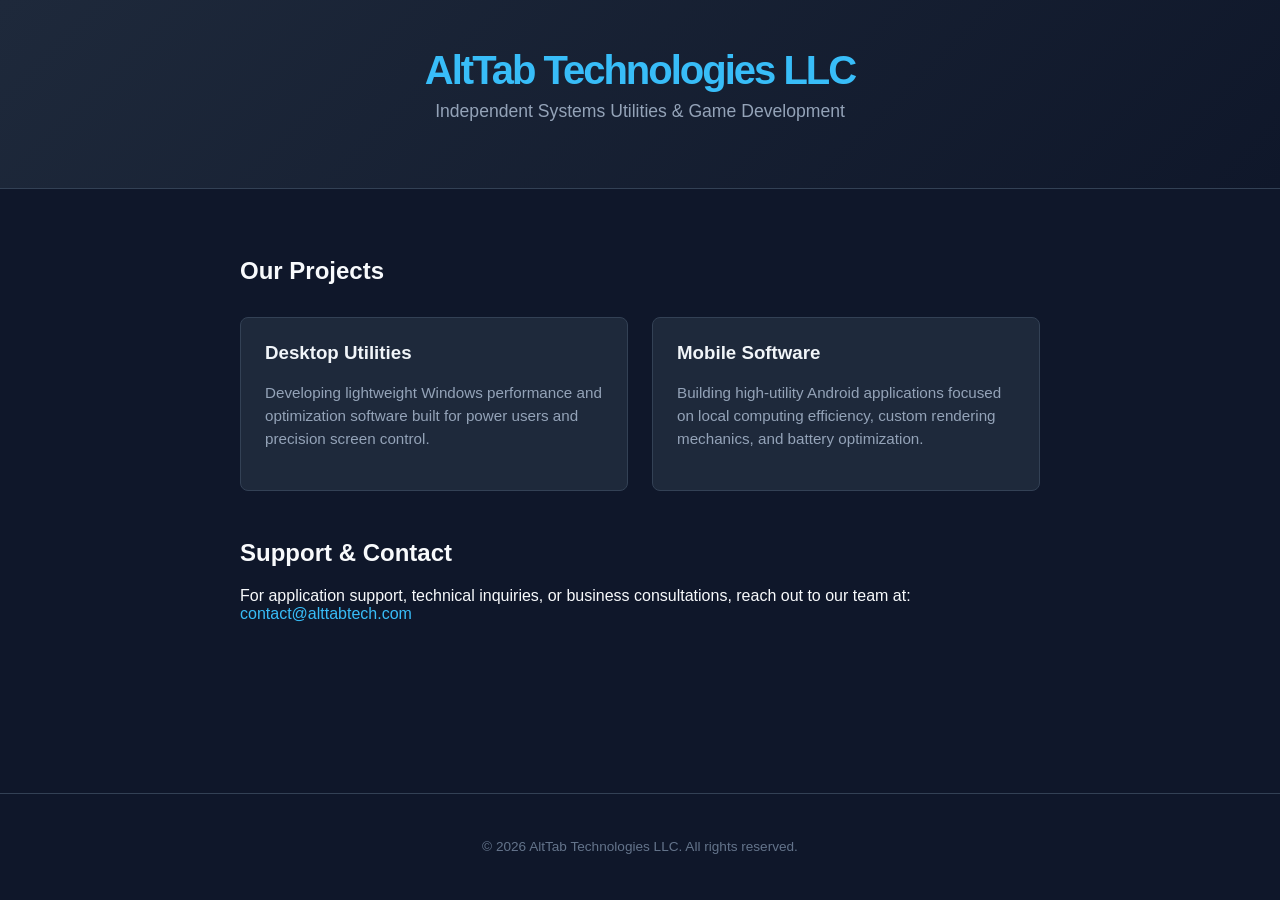
==== index.html @ 4165beb9 "Initial commit: launch AltTab Tech landing page" ====
<!DOCTYPE html>
<html lang="en">
<head>
    <meta charset="UTF-8">
    <meta name="viewport" content="width=device-width, initial-scale=1.0">
    <title>AltTab Technologies LLC</title>
    <style>
        body { font-family: -apple-system, BlinkMacSystemFont, 'Segoe UI', Roboto, Helvetica, Arial, sans-serif; background-color: #0f172a; color: #f8fafc; margin: 0; padding: 0; display: flex; flex-direction: column; min-height: 100vh; }
        header { padding: 3rem 2rem; text-align: center; background: linear-gradient(135deg, #1e293b 0%, #0f172a 100%); border-bottom: 1px solid #334155; }
        h1 { margin: 0; color: #38bdf8; font-size: 2.5rem; letter-spacing: -0.05em; }
        p.subtitle { color: #94a3b8; font-size: 1.1rem; margin-top: 0.5rem; }
        main { flex: 1; max-width: 800px; margin: 0 auto; padding: 3rem 2rem; }
        .grid { display: grid; grid-template-columns: 1fr 1fr; gap: 1.5rem; margin-top: 2rem; }
        @media (max-width: 600px) { .grid { grid-template-columns: 1fr; } }
        .card { background-color: #1e293b; padding: 1.5rem; border-radius: 0.5rem; border: 1px solid #334155; }
        .card h3 { margin-top: 0; color: #f1f5f9; }
        .card p { color: #94a3b8; font-size: 0.95rem; line-height: 1.5; }
        footer { text-align: center; padding: 2rem; color: #64748b; font-size: 0.85rem; border-top: 1px solid #334155; }
        a { color: #38bdf8; text-decoration: none; }
        a:hover { text-decoration: underline; }
    </style>
</head>
<body>

    <header>
        <h1>AltTab Technologies LLC</h1>
        <p class="subtitle">Independent Systems Utilities & Game Development</p>
    </header>

    <main>
        <h2>Our Projects</h2>
        <div class="grid">
            <div class="card">
                <h3>Desktop Utilities</h3>
                <p>Developing lightweight Windows performance and optimization software built for power users and precision screen control.</p>
            </div>
            <div class="card">
                <h3>Mobile Software</h3>
                <p>Building high-utility Android applications focused on local computing efficiency, custom rendering mechanics, and battery optimization.</p>
            </div>
        </div>

        <h2 style="margin-top: 3rem;">Support & Contact</h2>
        <p>For application support, technical inquiries, or business consultations, reach out to our team at: <a href="mailto:contact@alttabtech.com">contact@alttabtech.com</a></p>
    </main>

    <footer>
        <p>&copy; 2026 AltTab Technologies LLC. All rights reserved.</p>
    </footer>

</body>
</html>
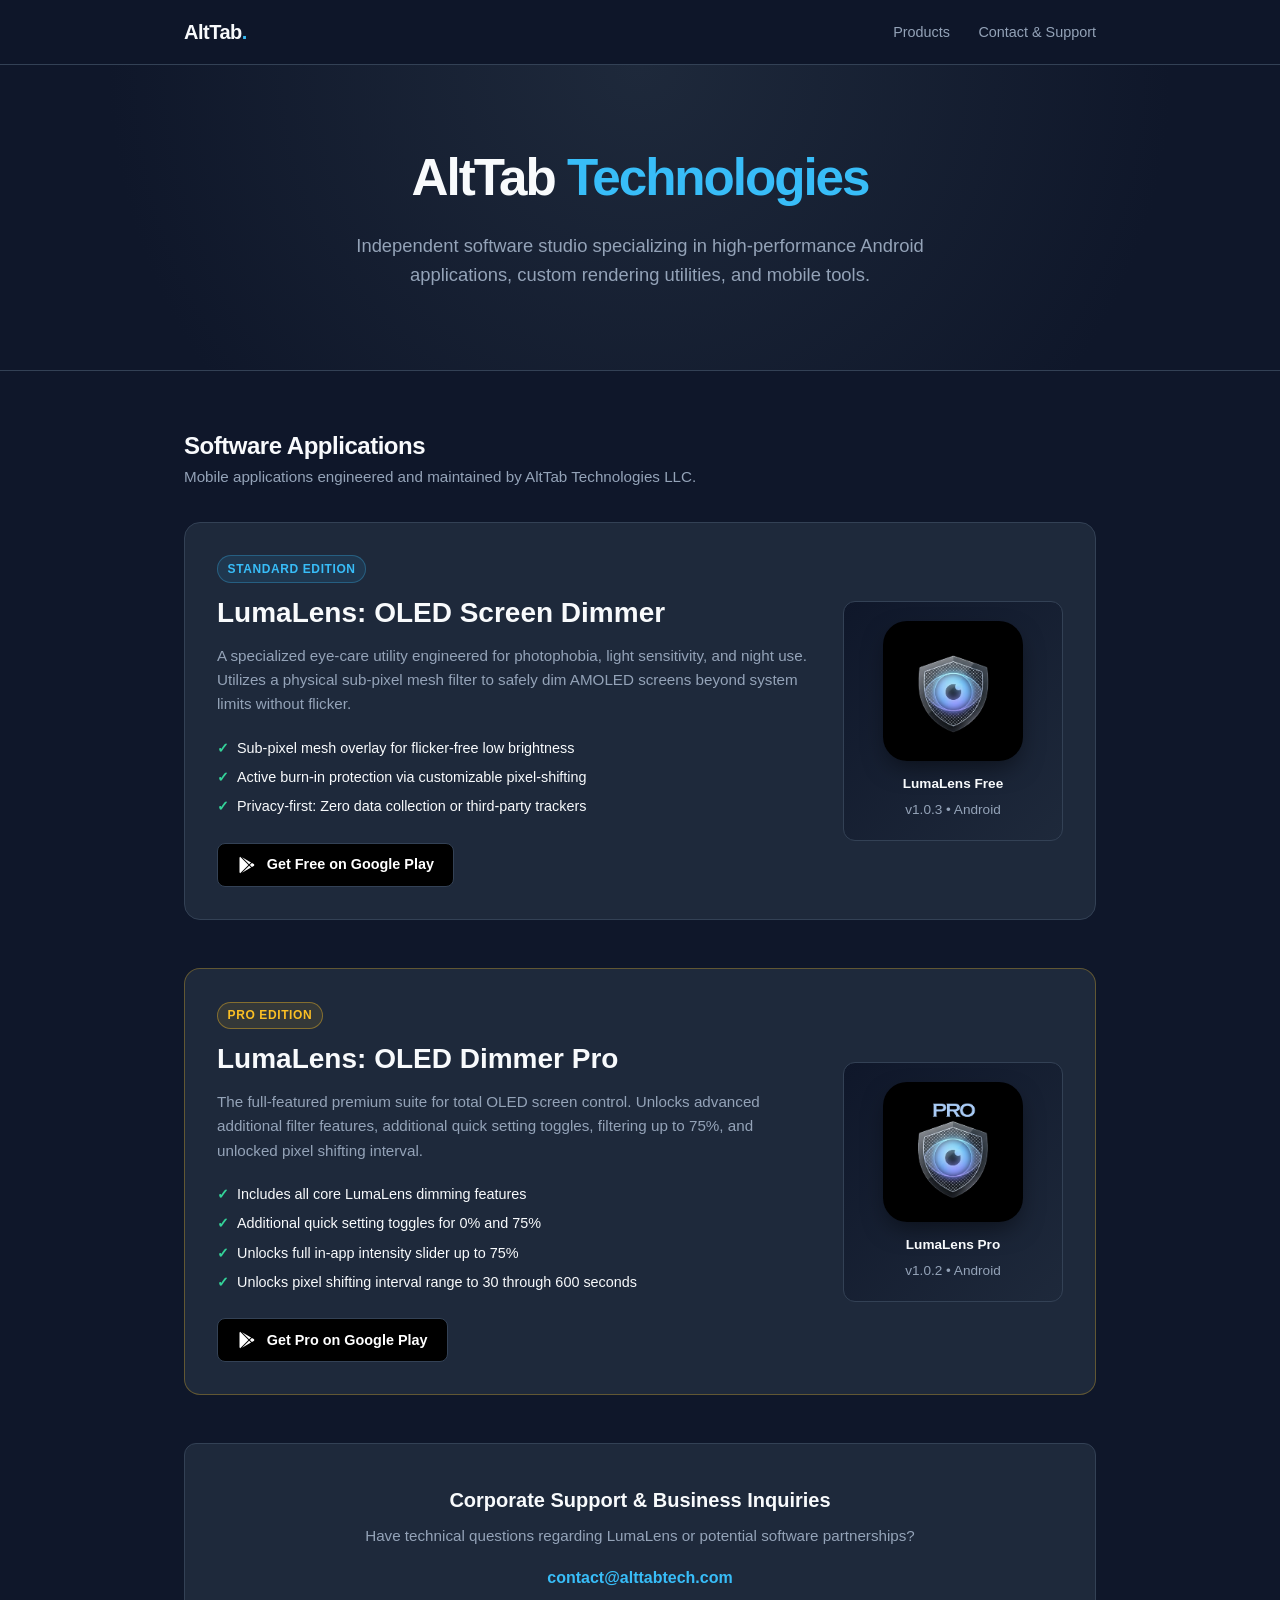
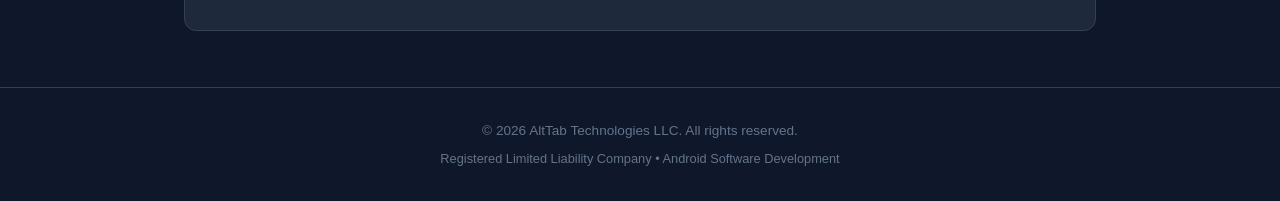
==== commit d29a0a52: "Add app cards and links to products on google play store" ====
--- a/index.html
+++ b/index.html
@@ -1,52 +1,465 @@
 <!DOCTYPE html>
 <html lang="en">
+
 <head>
     <meta charset="UTF-8">
     <meta name="viewport" content="width=device-width, initial-scale=1.0">
-    <title>AltTab Technologies LLC</title>
+    <title>AltTab Technologies LLC | Android Software & Utilities</title>
+    <meta name="description"
+        content="Independent Android software development company focusing on custom camera rendering, low-latency utilities, and mobile hardware efficiency.">
     <style>
-        body { font-family: -apple-system, BlinkMacSystemFont, 'Segoe UI', Roboto, Helvetica, Arial, sans-serif; background-color: #0f172a; color: #f8fafc; margin: 0; padding: 0; display: flex; flex-direction: column; min-height: 100vh; }
-        header { padding: 3rem 2rem; text-align: center; background: linear-gradient(135deg, #1e293b 0%, #0f172a 100%); border-bottom: 1px solid #334155; }
-        h1 { margin: 0; color: #38bdf8; font-size: 2.5rem; letter-spacing: -0.05em; }
-        p.subtitle { color: #94a3b8; font-size: 1.1rem; margin-top: 0.5rem; }
-        main { flex: 1; max-width: 800px; margin: 0 auto; padding: 3rem 2rem; }
-        .grid { display: grid; grid-template-columns: 1fr 1fr; gap: 1.5rem; margin-top: 2rem; }
-        @media (max-width: 600px) { .grid { grid-template-columns: 1fr; } }
-        .card { background-color: #1e293b; padding: 1.5rem; border-radius: 0.5rem; border: 1px solid #334155; }
-        .card h3 { margin-top: 0; color: #f1f5f9; }
-        .card p { color: #94a3b8; font-size: 0.95rem; line-height: 1.5; }
-        footer { text-align: center; padding: 2rem; color: #64748b; font-size: 0.85rem; border-top: 1px solid #334155; }
-        a { color: #38bdf8; text-decoration: none; }
-        a:hover { text-decoration: underline; }
+        :root {
+            --bg-dark: #0f172a;
+            --surface-dark: #1e293b;
+            --surface-accent: rgba(56, 189, 248, 0.1);
+            --border-color: #334155;
+            --accent-blue: #38bdf8;
+            --accent-green: #34d399;
+            --text-main: #f8fafc;
+            --text-muted: #94a3b8;
+            --text-subtle: #64748b;
+        }
+
+        * {
+            box-sizing: border-box;
+            margin: 0;
+            padding: 0;
+        }
+
+        body {
+            font-family: -apple-system, BlinkMacSystemFont, 'Segoe UI', Roboto, Helvetica, Arial, sans-serif;
+            background-color: var(--bg-dark);
+            color: var(--text-main);
+            display: flex;
+            flex-direction: column;
+            min-height: 100vh;
+            line-height: 1.6;
+        }
+
+        /* Sticky Company Navigation */
+        header {
+            background-color: rgba(15, 23, 42, 0.85);
+            backdrop-filter: blur(8px);
+            border-bottom: 1px solid var(--border-color);
+            position: sticky;
+            top: 0;
+            z-index: 100;
+        }
+
+        .nav-container {
+            max-width: 960px;
+            margin: 0 auto;
+            padding: 1rem 1.5rem;
+            display: flex;
+            justify-content: space-between;
+            align-items: center;
+        }
+
+        .brand-logo {
+            font-size: 1.25rem;
+            font-weight: 700;
+            color: var(--text-main);
+            text-decoration: none;
+            letter-spacing: -0.025em;
+        }
+
+        .brand-logo span {
+            color: var(--accent-blue);
+        }
+
+        .nav-links a {
+            color: var(--text-muted);
+            text-decoration: none;
+            font-size: 0.9rem;
+            margin-left: 1.5rem;
+            transition: color 0.2s;
+        }
+
+        .nav-links a:hover {
+            color: var(--accent-blue);
+        }
+
+        /* Company Hero */
+        .hero {
+            padding: 4.5rem 1.5rem 3.5rem;
+            text-align: center;
+            background: radial-gradient(circle at top, #1e293b 0%, #0f172a 75%);
+            border-bottom: 1px solid var(--border-color);
+        }
+
+        .hero-title {
+            font-size: clamp(2.2rem, 5vw, 3.2rem);
+            font-weight: 800;
+            letter-spacing: -0.04em;
+            margin-bottom: 0.75rem;
+        }
+
+        .hero-title span {
+            color: var(--accent-blue);
+        }
+
+        .hero-subtitle {
+            color: var(--text-muted);
+            font-size: 1.15rem;
+            max-width: 620px;
+            margin: 0 auto 1.5rem;
+        }
+
+        main {
+            flex: 1;
+            max-width: 960px;
+            width: 100%;
+            margin: 0 auto;
+            padding: 3.5rem 1.5rem;
+        }
+
+        .section-header {
+            margin-bottom: 2rem;
+        }
+
+        .section-title {
+            font-size: 1.5rem;
+            font-weight: 700;
+            color: var(--text-main);
+            letter-spacing: -0.02em;
+        }
+
+        .section-desc {
+            color: var(--text-muted);
+            font-size: 0.95rem;
+        }
+
+        /* Products Showcase Card */
+        .product-card {
+            background-color: var(--surface-dark);
+            border: 1px solid var(--border-color);
+            border-radius: 1rem;
+            padding: 2rem;
+            margin-bottom: 3rem;
+            display: grid;
+            grid-template-columns: 1fr 220px;
+            gap: 2rem;
+            align-items: center;
+            transition: border-color 0.2s ease;
+        }
+
+        .product-card:hover {
+            border-color: rgba(56, 189, 248, 0.4);
+        }
+
+        @media (max-width: 768px) {
+            .product-card {
+                grid-template-columns: 1fr;
+            }
+        }
+
+        .product-badge {
+            display: inline-block;
+            background-color: var(--surface-accent);
+            border: 1px solid rgba(56, 189, 248, 0.3);
+            color: var(--accent-blue);
+            font-size: 0.75rem;
+            font-weight: 700;
+            padding: 0.2rem 0.6rem;
+            border-radius: 2rem;
+            text-transform: uppercase;
+            letter-spacing: 0.05em;
+            margin-bottom: 0.5rem;
+        }
+
+        .product-title {
+            font-size: 1.75rem;
+            font-weight: 700;
+            color: var(--text-main);
+            margin-bottom: 0.5rem;
+        }
+
+        .product-desc {
+            color: var(--text-muted);
+            font-size: 0.95rem;
+            margin-bottom: 1.25rem;
+            line-height: 1.6;
+        }
+
+        .feature-bullets {
+            list-style: none;
+            margin-bottom: 1.5rem;
+        }
+
+        .feature-bullets li {
+            color: var(--text-main);
+            font-size: 0.9rem;
+            margin-bottom: 0.4rem;
+            display: flex;
+            align-items: center;
+            gap: 0.5rem;
+        }
+
+        .feature-bullets li::before {
+            content: "✓";
+            color: var(--accent-green);
+            font-weight: bold;
+        }
+
+        /* Google Play Store Badge Button */
+        .btn-playstore {
+            display: inline-flex;
+            align-items: center;
+            gap: 0.6rem;
+            background-color: #000;
+            color: #fff;
+            border: 1px solid var(--border-color);
+            padding: 0.6rem 1.2rem;
+            border-radius: 0.5rem;
+            font-size: 0.9rem;
+            font-weight: 600;
+            text-decoration: none;
+            transition: all 0.2s ease;
+        }
+
+        .btn-playstore:hover {
+            border-color: var(--accent-blue);
+            transform: translateY(-2px);
+            background-color: #090d16;
+        }
+
+        .btn-playstore svg {
+            width: 20px;
+            height: 20px;
+            fill: currentColor;
+        }
+
+        /* App Media Visual Container */
+        .product-visual {
+            display: flex;
+            justify-content: center;
+            align-items: center;
+        }
+
+        .app-image {
+            width: 100%;
+            max-width: 140px;
+            /* Restricts image to a clean size */
+            height: 140px;
+            /* Maintains natural aspect ratio */
+            border-radius: 1.5rem;
+            /* Gives your icons modern rounded corners */
+            box-shadow: 0 10px 25px -5px rgba(0, 0, 0, 0.5);
+        }
+
+        .app-preview-box {
+            width: 100%;
+            height: 240px;
+            background: linear-gradient(135deg, #0f172a 0%, #1e293b 100%);
+            border: 1px solid var(--border-color);
+            border-radius: 0.75rem;
+            display: flex;
+            flex-direction: column;
+            align-items: center;
+            justify-content: center;
+            text-align: center;
+            padding: 1rem;
+            color: var(--text-muted);
+            font-size: 0.85rem;
+        }
+
+        .app-preview-icon {
+            width: 56px;
+            height: 56px;
+            background: linear-gradient(135deg, #38bdf8 0%, #0284c7 100%);
+            border-radius: 14px;
+            display: flex;
+            align-items: center;
+            justify-content: center;
+            font-weight: 800;
+            color: #0f172a;
+            font-size: 1.25rem;
+            margin-bottom: 0.75rem;
+            box-shadow: 0 8px 16px -4px rgba(56, 189, 248, 0.3);
+        }
+
+        /* Contact Box */
+        .contact-box {
+            background-color: var(--surface-dark);
+            border: 1px solid var(--border-color);
+            border-radius: 0.75rem;
+            padding: 2.5rem;
+            text-align: center;
+        }
+
+        .contact-box h2 {
+            font-size: 1.25rem;
+            margin-bottom: 0.5rem;
+        }
+
+        .contact-box p {
+            color: var(--text-muted);
+            font-size: 0.95rem;
+            margin-bottom: 1rem;
+        }
+
+        .contact-box a {
+            color: var(--accent-blue);
+            font-weight: 600;
+            text-decoration: none;
+        }
+
+        .contact-box a:hover {
+            text-decoration: underline;
+        }
+
+        /* Corporate Footer */
+        footer {
+            border-top: 1px solid var(--border-color);
+            padding: 2rem 1.5rem;
+            text-align: center;
+            color: var(--text-subtle);
+            font-size: 0.85rem;
+        }
+
+        footer p+p {
+            margin-top: 0.4rem;
+            font-size: 0.8rem;
+        }
+
+        /* Pro Accent Extensions */
+        .pro-card {
+            border-color: rgba(251, 191, 36, 0.3);
+        }
+
+        .pro-card:hover {
+            border-color: rgba(251, 191, 36, 0.6);
+        }
+
+        .pro-badge {
+            background-color: rgba(251, 191, 36, 0.1);
+            border-color: rgba(251, 191, 36, 0.4);
+            color: #fbbf24;
+        }
+
+        .btn-pro:hover {
+            border-color: #fbbf24;
+        }
     </style>
 </head>
+
 <body>
 
     <header>
-        <h1>AltTab Technologies LLC</h1>
-        <p class="subtitle">Independent Systems Utilities & Game Development</p>
+        <div class="nav-container">
+            <a href="#" class="brand-logo">AltTab<span>.</span></a>
+            <nav class="nav-links">
+                <a href="#products">Products</a>
+                <a href="#contact">Contact & Support</a>
+            </nav>
+        </div>
     </header>
 
+    <section class="hero">
+        <h1 class="hero-title">AltTab <span>Technologies</span></h1>
+        <p class="hero-subtitle">Independent software studio specializing in high-performance Android applications,
+            custom rendering utilities, and mobile tools.</p>
+    </section>
+
     <main>
-        <h2>Our Projects</h2>
-        <div class="grid">
-            <div class="card">
-                <h3>Desktop Utilities</h3>
-                <p>Developing lightweight Windows performance and optimization software built for power users and precision screen control.</p>
+        <!-- Published Software Section -->
+        <section id="products">
+            <div class="section-header">
+                <h2 class="section-title">Software Applications</h2>
+                <p class="section-desc">Mobile applications engineered and maintained by AltTab Technologies LLC.</p>
             </div>
-            <div class="card">
-                <h3>Mobile Software</h3>
-                <p>Building high-utility Android applications focused on local computing efficiency, custom rendering mechanics, and battery optimization.</p>
+
+            <!-- Product Card: Lumen Lens -->
+            <div class="product-card">
+                <div class="product-info">
+                    <span class="product-badge">Standard Edition</span>
+                    <h3 class="product-title">LumaLens: OLED Screen Dimmer</h3>
+                    <p class="product-desc">
+                        A specialized eye-care utility engineered for photophobia, light sensitivity, and night use.
+                        Utilizes a physical sub-pixel mesh filter to safely dim AMOLED screens beyond system limits
+                        without flicker.
+                    </p>
+                    <ul class="feature-bullets">
+                        <li>Sub-pixel mesh overlay for flicker-free low brightness</li>
+                        <li>Active burn-in protection via customizable pixel-shifting</li>
+                        <li>Privacy-first: Zero data collection or third-party trackers</li>
+                    </ul>
+                    <!-- Google Play Store Link -->
+                    <a href="https://play.google.com/store/apps/details?id=com.github.peacefuldivide.lumalens&pcampaignid=web_share"
+                        target="_blank" class="btn-playstore" rel="noopener">
+                        <svg viewBox="0 0 24 24">
+                            <path
+                                d="M3,20.5V3.5C3,2.91 3.34,2.39 3.84,2.15L13.69,12L3.84,21.85C3.34,21.6 3,21.09 3,20.5M16.81,15.12L6.05,21.34L14.54,12.85L16.81,15.12M20.16,10.81C20.5,11.08 20.75,11.5 20.75,12C20.75,12.5 20.5,12.92 20.16,13.19L17.89,14.5L15.39,12L17.89,9.5L20.16,10.81M6.05,2.66L16.81,8.88L14.54,11.15L6.05,2.66Z" />
+                        </svg>
+                        Get Free on Google Play
+                    </a>
+                </div>
+
+                <!-- Product Icon & App Card Visual -->
+                <div class="product-visual">
+                    <div class="app-preview-box">
+                        <img src="images/LumaLens.png" alt="LumaLens Free App Icon" class="app-image"
+                            style="margin-bottom: 0.75rem;">
+                        <strong style="color: var(--text-main); margin-bottom: 0.25rem;">LumaLens Free</strong>
+                        <span>v1.0.3 &bull; Android</span>
+                    </div>
+                </div>
             </div>
-        </div>
-
-        <h2 style="margin-top: 3rem;">Support & Contact</h2>
-        <p>For application support, technical inquiries, or business consultations, reach out to our team at: <a href="mailto:contact@alttabtech.com">contact@alttabtech.com</a></p>
+
+            <!-- Product Card: Lumen Lens Pro-->
+            <div class="product-card pro-card">
+                <div class="product-info">
+                    <span class="product-badge pro-badge">Pro Edition</span>
+                    <h3 class="product-title">LumaLens: OLED Dimmer Pro</h3>
+                    <p class="product-desc">
+                        The full-featured premium suite for total OLED screen control. Unlocks advanced additional
+                        filter features, additional quick setting toggles, filtering up to 75%, and unlocked pixel
+                        shifting interval.
+                    </p>
+                    <ul class="feature-bullets">
+                        <li>Includes all core LumaLens dimming features</li>
+                        <li>Additional quick setting toggles for 0% and 75%</li>
+                        <li>Unlocks full in-app intensity slider up to 75%</li>
+                        <li>Unlocks pixel shifting interval range to 30 through 600 seconds</li>
+                    </ul>
+                    <!-- Google Play Store Link -->
+                    <a href="https://play.google.com/store/apps/details?id=com.github.peacefuldivide.lumalens.pro&pcampaignid=web_share"
+                        target="_blank" class="btn-playstore" rel="noopener">
+                        <svg viewBox="0 0 24 24">
+                            <path
+                                d="M3,20.5V3.5C3,2.91 3.34,2.39 3.84,2.15L13.69,12L3.84,21.85C3.34,21.6 3,21.09 3,20.5M16.81,15.12L6.05,21.34L14.54,12.85L16.81,15.12M20.16,10.81C20.5,11.08 20.75,11.5 20.75,12C20.75,12.5 20.5,12.92 20.16,13.19L17.89,14.5L15.39,12L17.89,9.5L20.16,10.81M6.05,2.66L16.81,8.88L14.54,11.15L6.05,2.66Z" />
+                        </svg>
+                        Get Pro on Google Play
+                    </a>
+                </div>
+
+                <!-- Product Icon & App Card Visual -->
+                <div class="product-visual">
+                    <div class="app-preview-box">
+                        <img src="images/LumaLensPRO.png" alt="LumaLens Pro App Icon" class="app-image"
+                            style="margin-bottom: 0.75rem;">
+                        <strong style="color: var(--text-main); margin-bottom: 0.25rem;">LumaLens Pro</strong>
+                        <span>v1.0.2 &bull; Android</span>
+                    </div>
+                </div>
+            </div>
+        </section>
+
+        <!-- Company Contact Section -->
+        <section id="contact">
+            <div class="contact-box">
+                <h2>Corporate Support & Business Inquiries</h2>
+                <p>Have technical questions regarding LumaLens or potential software partnerships?</p>
+                <a href="mailto:contact@alttabtech.com">contact@alttabtech.com</a>
+            </div>
+        </section>
     </main>
 
     <footer>
         <p>&copy; 2026 AltTab Technologies LLC. All rights reserved.</p>
+        <p>Registered Limited Liability Company &bull; Android Software Development</p>
     </footer>
 
 </body>
+
 </html>
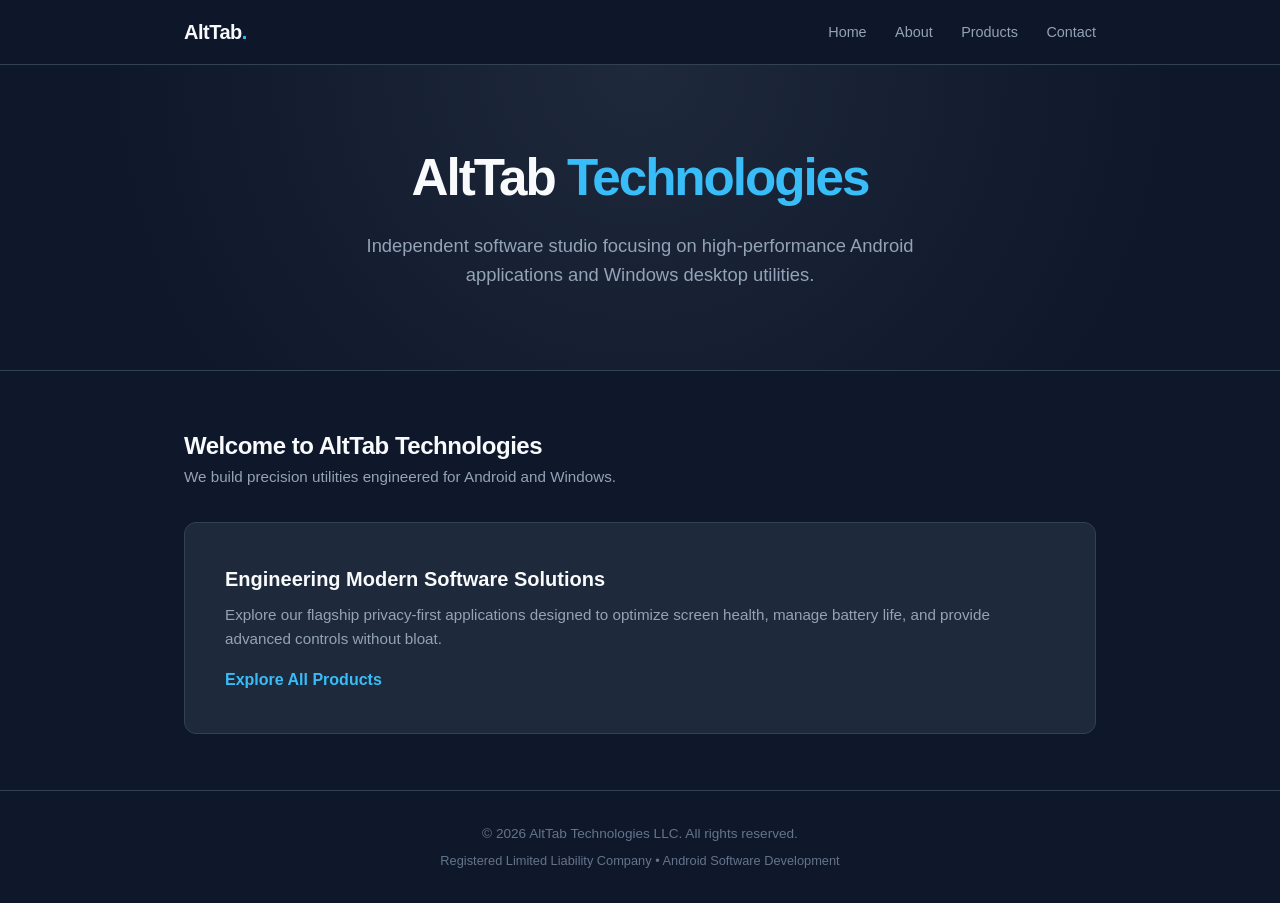
==== commit 1593e175: "refactor: multi-page site with about, products, contact, and style sheet" ====
--- a/index.html
+++ b/index.html
@@ -4,343 +4,16 @@
 <head>
     <meta charset="UTF-8">
     <meta name="viewport" content="width=device-width, initial-scale=1.0">
-    <title>AltTab Technologies LLC | Android Software & Utilities</title>
+    <title>AltTab Technologies LLC | Independent Software Development Studio</title>
     <meta name="description"
-        content="Independent Android software development company focusing on custom camera rendering, low-latency utilities, and mobile hardware efficiency.">
-    <style>
-        :root {
-            --bg-dark: #0f172a;
-            --surface-dark: #1e293b;
-            --surface-accent: rgba(56, 189, 248, 0.1);
-            --border-color: #334155;
-            --accent-blue: #38bdf8;
-            --accent-green: #34d399;
-            --text-main: #f8fafc;
-            --text-muted: #94a3b8;
-            --text-subtle: #64748b;
-        }
-
-        * {
-            box-sizing: border-box;
-            margin: 0;
-            padding: 0;
-        }
-
-        body {
-            font-family: -apple-system, BlinkMacSystemFont, 'Segoe UI', Roboto, Helvetica, Arial, sans-serif;
-            background-color: var(--bg-dark);
-            color: var(--text-main);
-            display: flex;
-            flex-direction: column;
-            min-height: 100vh;
-            line-height: 1.6;
-        }
-
-        /* Sticky Company Navigation */
-        header {
-            background-color: rgba(15, 23, 42, 0.85);
-            backdrop-filter: blur(8px);
-            border-bottom: 1px solid var(--border-color);
-            position: sticky;
-            top: 0;
-            z-index: 100;
-        }
-
-        .nav-container {
-            max-width: 960px;
-            margin: 0 auto;
-            padding: 1rem 1.5rem;
-            display: flex;
-            justify-content: space-between;
-            align-items: center;
-        }
-
-        .brand-logo {
-            font-size: 1.25rem;
-            font-weight: 700;
-            color: var(--text-main);
-            text-decoration: none;
-            letter-spacing: -0.025em;
-        }
-
-        .brand-logo span {
-            color: var(--accent-blue);
-        }
-
-        .nav-links a {
-            color: var(--text-muted);
-            text-decoration: none;
-            font-size: 0.9rem;
-            margin-left: 1.5rem;
-            transition: color 0.2s;
-        }
-
-        .nav-links a:hover {
-            color: var(--accent-blue);
-        }
-
-        /* Company Hero */
-        .hero {
-            padding: 4.5rem 1.5rem 3.5rem;
-            text-align: center;
-            background: radial-gradient(circle at top, #1e293b 0%, #0f172a 75%);
-            border-bottom: 1px solid var(--border-color);
-        }
-
-        .hero-title {
-            font-size: clamp(2.2rem, 5vw, 3.2rem);
-            font-weight: 800;
-            letter-spacing: -0.04em;
-            margin-bottom: 0.75rem;
-        }
-
-        .hero-title span {
-            color: var(--accent-blue);
-        }
-
-        .hero-subtitle {
-            color: var(--text-muted);
-            font-size: 1.15rem;
-            max-width: 620px;
-            margin: 0 auto 1.5rem;
-        }
-
-        main {
-            flex: 1;
-            max-width: 960px;
-            width: 100%;
-            margin: 0 auto;
-            padding: 3.5rem 1.5rem;
-        }
-
-        .section-header {
-            margin-bottom: 2rem;
-        }
-
-        .section-title {
-            font-size: 1.5rem;
-            font-weight: 700;
-            color: var(--text-main);
-            letter-spacing: -0.02em;
-        }
-
-        .section-desc {
-            color: var(--text-muted);
-            font-size: 0.95rem;
-        }
-
-        /* Products Showcase Card */
-        .product-card {
-            background-color: var(--surface-dark);
-            border: 1px solid var(--border-color);
-            border-radius: 1rem;
-            padding: 2rem;
-            margin-bottom: 3rem;
-            display: grid;
-            grid-template-columns: 1fr 220px;
-            gap: 2rem;
-            align-items: center;
-            transition: border-color 0.2s ease;
-        }
-
-        .product-card:hover {
-            border-color: rgba(56, 189, 248, 0.4);
-        }
-
-        @media (max-width: 768px) {
-            .product-card {
-                grid-template-columns: 1fr;
-            }
-        }
-
-        .product-badge {
-            display: inline-block;
-            background-color: var(--surface-accent);
-            border: 1px solid rgba(56, 189, 248, 0.3);
-            color: var(--accent-blue);
-            font-size: 0.75rem;
-            font-weight: 700;
-            padding: 0.2rem 0.6rem;
-            border-radius: 2rem;
-            text-transform: uppercase;
-            letter-spacing: 0.05em;
-            margin-bottom: 0.5rem;
-        }
-
-        .product-title {
-            font-size: 1.75rem;
-            font-weight: 700;
-            color: var(--text-main);
-            margin-bottom: 0.5rem;
-        }
-
-        .product-desc {
-            color: var(--text-muted);
-            font-size: 0.95rem;
-            margin-bottom: 1.25rem;
-            line-height: 1.6;
-        }
-
-        .feature-bullets {
-            list-style: none;
-            margin-bottom: 1.5rem;
-        }
-
-        .feature-bullets li {
-            color: var(--text-main);
-            font-size: 0.9rem;
-            margin-bottom: 0.4rem;
-            display: flex;
-            align-items: center;
-            gap: 0.5rem;
-        }
-
-        .feature-bullets li::before {
-            content: "✓";
-            color: var(--accent-green);
-            font-weight: bold;
-        }
-
-        /* Google Play Store Badge Button */
-        .btn-playstore {
-            display: inline-flex;
-            align-items: center;
-            gap: 0.6rem;
-            background-color: #000;
-            color: #fff;
-            border: 1px solid var(--border-color);
-            padding: 0.6rem 1.2rem;
-            border-radius: 0.5rem;
-            font-size: 0.9rem;
-            font-weight: 600;
-            text-decoration: none;
-            transition: all 0.2s ease;
-        }
-
-        .btn-playstore:hover {
-            border-color: var(--accent-blue);
-            transform: translateY(-2px);
-            background-color: #090d16;
-        }
-
-        .btn-playstore svg {
-            width: 20px;
-            height: 20px;
-            fill: currentColor;
-        }
-
-        /* App Media Visual Container */
-        .product-visual {
-            display: flex;
-            justify-content: center;
-            align-items: center;
-        }
-
-        .app-image {
-            width: 100%;
-            max-width: 140px;
-            /* Restricts image to a clean size */
-            height: 140px;
-            /* Maintains natural aspect ratio */
-            border-radius: 1.5rem;
-            /* Gives your icons modern rounded corners */
-            box-shadow: 0 10px 25px -5px rgba(0, 0, 0, 0.5);
-        }
-
-        .app-preview-box {
-            width: 100%;
-            height: 240px;
-            background: linear-gradient(135deg, #0f172a 0%, #1e293b 100%);
-            border: 1px solid var(--border-color);
-            border-radius: 0.75rem;
-            display: flex;
-            flex-direction: column;
-            align-items: center;
-            justify-content: center;
-            text-align: center;
-            padding: 1rem;
-            color: var(--text-muted);
-            font-size: 0.85rem;
-        }
-
-        .app-preview-icon {
-            width: 56px;
-            height: 56px;
-            background: linear-gradient(135deg, #38bdf8 0%, #0284c7 100%);
-            border-radius: 14px;
-            display: flex;
-            align-items: center;
-            justify-content: center;
-            font-weight: 800;
-            color: #0f172a;
-            font-size: 1.25rem;
-            margin-bottom: 0.75rem;
-            box-shadow: 0 8px 16px -4px rgba(56, 189, 248, 0.3);
-        }
-
-        /* Contact Box */
-        .contact-box {
-            background-color: var(--surface-dark);
-            border: 1px solid var(--border-color);
-            border-radius: 0.75rem;
-            padding: 2.5rem;
-            text-align: center;
-        }
-
-        .contact-box h2 {
-            font-size: 1.25rem;
-            margin-bottom: 0.5rem;
-        }
-
-        .contact-box p {
-            color: var(--text-muted);
-            font-size: 0.95rem;
-            margin-bottom: 1rem;
-        }
-
-        .contact-box a {
-            color: var(--accent-blue);
-            font-weight: 600;
-            text-decoration: none;
-        }
-
-        .contact-box a:hover {
-            text-decoration: underline;
-        }
-
-        /* Corporate Footer */
-        footer {
-            border-top: 1px solid var(--border-color);
-            padding: 2rem 1.5rem;
-            text-align: center;
-            color: var(--text-subtle);
-            font-size: 0.85rem;
-        }
-
-        footer p+p {
-            margin-top: 0.4rem;
-            font-size: 0.8rem;
-        }
-
-        /* Pro Accent Extensions */
-        .pro-card {
-            border-color: rgba(251, 191, 36, 0.3);
-        }
-
-        .pro-card:hover {
-            border-color: rgba(251, 191, 36, 0.6);
-        }
-
-        .pro-badge {
-            background-color: rgba(251, 191, 36, 0.1);
-            border-color: rgba(251, 191, 36, 0.4);
-            color: #fbbf24;
-        }
-
-        .btn-pro:hover {
-            border-color: #fbbf24;
-        }
-    </style>
+        content="Independent software company focusing on high-performance Android applications and Windows desktop utilities.">
+    <Link rel="stylesheet" href="style.css">
+        
+    <meta property="og:title" content="AltTab Technologies LLC | Independent Software Development Studio">
+    <meta property="og:description"
+        content="Independent software development studio focusing on private high-performance Android apps and Windows utilities.">
+    <meta property="og:type" content="website">
+    <meta property="og:url" content="https://alttabtech.com/index.html">
 </head>
 
 <body>
@@ -349,110 +22,33 @@
         <div class="nav-container">
             <a href="#" class="brand-logo">AltTab<span>.</span></a>
             <nav class="nav-links">
-                <a href="#products">Products</a>
-                <a href="#contact">Contact & Support</a>
+                <a href="index.html" class="active">Home</a>
+                <a href="about.html">About</a>
+                <a href="products.html">Products</a>
+                <a href="contact.html">Contact</a>
             </nav>
         </div>
     </header>
 
     <section class="hero">
         <h1 class="hero-title">AltTab <span>Technologies</span></h1>
-        <p class="hero-subtitle">Independent software studio specializing in high-performance Android applications,
-            custom rendering utilities, and mobile tools.</p>
+        <p class="hero-subtitle">Independent software studio focusing on high-performance Android applications and
+            Windows desktop utilities.</p>
     </section>
 
     <main>
-        <!-- Published Software Section -->
-        <section id="products">
-            <div class="section-header">
-                <h2 class="section-title">Software Applications</h2>
-                <p class="section-desc">Mobile applications engineered and maintained by AltTab Technologies LLC.</p>
-            </div>
-
-            <!-- Product Card: Lumen Lens -->
-            <div class="product-card">
-                <div class="product-info">
-                    <span class="product-badge">Standard Edition</span>
-                    <h3 class="product-title">LumaLens: OLED Screen Dimmer</h3>
-                    <p class="product-desc">
-                        A specialized eye-care utility engineered for photophobia, light sensitivity, and night use.
-                        Utilizes a physical sub-pixel mesh filter to safely dim AMOLED screens beyond system limits
-                        without flicker.
-                    </p>
-                    <ul class="feature-bullets">
-                        <li>Sub-pixel mesh overlay for flicker-free low brightness</li>
-                        <li>Active burn-in protection via customizable pixel-shifting</li>
-                        <li>Privacy-first: Zero data collection or third-party trackers</li>
-                    </ul>
-                    <!-- Google Play Store Link -->
-                    <a href="https://play.google.com/store/apps/details?id=com.github.peacefuldivide.lumalens&pcampaignid=web_share"
-                        target="_blank" class="btn-playstore" rel="noopener">
-                        <svg viewBox="0 0 24 24">
-                            <path
-                                d="M3,20.5V3.5C3,2.91 3.34,2.39 3.84,2.15L13.69,12L3.84,21.85C3.34,21.6 3,21.09 3,20.5M16.81,15.12L6.05,21.34L14.54,12.85L16.81,15.12M20.16,10.81C20.5,11.08 20.75,11.5 20.75,12C20.75,12.5 20.5,12.92 20.16,13.19L17.89,14.5L15.39,12L17.89,9.5L20.16,10.81M6.05,2.66L16.81,8.88L14.54,11.15L6.05,2.66Z" />
-                        </svg>
-                        Get Free on Google Play
-                    </a>
-                </div>
-
-                <!-- Product Icon & App Card Visual -->
-                <div class="product-visual">
-                    <div class="app-preview-box">
-                        <img src="images/LumaLens.png" alt="LumaLens Free App Icon" class="app-image"
-                            style="margin-bottom: 0.75rem;">
-                        <strong style="color: var(--text-main); margin-bottom: 0.25rem;">LumaLens Free</strong>
-                        <span>v1.0.3 &bull; Android</span>
-                    </div>
-                </div>
-            </div>
-
-            <!-- Product Card: Lumen Lens Pro-->
-            <div class="product-card pro-card">
-                <div class="product-info">
-                    <span class="product-badge pro-badge">Pro Edition</span>
-                    <h3 class="product-title">LumaLens: OLED Dimmer Pro</h3>
-                    <p class="product-desc">
-                        The full-featured premium suite for total OLED screen control. Unlocks advanced additional
-                        filter features, additional quick setting toggles, filtering up to 75%, and unlocked pixel
-                        shifting interval.
-                    </p>
-                    <ul class="feature-bullets">
-                        <li>Includes all core LumaLens dimming features</li>
-                        <li>Additional quick setting toggles for 0% and 75%</li>
-                        <li>Unlocks full in-app intensity slider up to 75%</li>
-                        <li>Unlocks pixel shifting interval range to 30 through 600 seconds</li>
-                    </ul>
-                    <!-- Google Play Store Link -->
-                    <a href="https://play.google.com/store/apps/details?id=com.github.peacefuldivide.lumalens.pro&pcampaignid=web_share"
-                        target="_blank" class="btn-playstore" rel="noopener">
-                        <svg viewBox="0 0 24 24">
-                            <path
-                                d="M3,20.5V3.5C3,2.91 3.34,2.39 3.84,2.15L13.69,12L3.84,21.85C3.34,21.6 3,21.09 3,20.5M16.81,15.12L6.05,21.34L14.54,12.85L16.81,15.12M20.16,10.81C20.5,11.08 20.75,11.5 20.75,12C20.75,12.5 20.5,12.92 20.16,13.19L17.89,14.5L15.39,12L17.89,9.5L20.16,10.81M6.05,2.66L16.81,8.88L14.54,11.15L6.05,2.66Z" />
-                        </svg>
-                        Get Pro on Google Play
-                    </a>
-                </div>
-
-                <!-- Product Icon & App Card Visual -->
-                <div class="product-visual">
-                    <div class="app-preview-box">
-                        <img src="images/LumaLensPRO.png" alt="LumaLens Pro App Icon" class="app-image"
-                            style="margin-bottom: 0.75rem;">
-                        <strong style="color: var(--text-main); margin-bottom: 0.25rem;">LumaLens Pro</strong>
-                        <span>v1.0.2 &bull; Android</span>
-                    </div>
-                </div>
-            </div>
+        <section class="section-header">
+            <h2 class="section-title">Welcome to AltTab Technologies</h2>
+            <p class="section-desc">We build precision utilities engineered for Android and Windows.</p>
         </section>
 
-        <!-- Company Contact Section -->
-        <section id="contact">
-            <div class="contact-box">
-                <h2>Corporate Support & Business Inquiries</h2>
-                <p>Have technical questions regarding LumaLens or potential software partnerships?</p>
-                <a href="mailto:contact@alttabtech.com">contact@alttabtech.com</a>
-            </div>
-        </section>
+        <div class="contact-box" style="text-align: left;">
+            <h2>Engineering Modern Software Solutions</h2>
+            <p>Explore our flagship privacy-first applications designed to optimize screen health, manage battery life,
+                and provide advanced controls without bloat.</p>
+            <a href="products.html">Explore All Products</a>
+        </div>
+
     </main>
 
     <footer>
--- a/style.css
+++ b/style.css
@@ -0,0 +1,332 @@
+:root {
+            --bg-dark: #0f172a;
+            --surface-dark: #1e293b;
+            --surface-accent: rgba(56, 189, 248, 0.1);
+            --border-color: #334155;
+            --accent-blue: #38bdf8;
+            --accent-green: #34d399;
+            --text-main: #f8fafc;
+            --text-muted: #94a3b8;
+            --text-subtle: #64748b;
+        }
+
+        * {
+            box-sizing: border-box;
+            margin: 0;
+            padding: 0;
+        }
+
+        body {
+            font-family: -apple-system, BlinkMacSystemFont, 'Segoe UI', Roboto, Helvetica, Arial, sans-serif;
+            background-color: var(--bg-dark);
+            color: var(--text-main);
+            display: flex;
+            flex-direction: column;
+            min-height: 100vh;
+            line-height: 1.6;
+        }
+
+        /* Sticky Company Navigation */
+        header {
+            background-color: rgba(15, 23, 42, 0.85);
+            backdrop-filter: blur(8px);
+            border-bottom: 1px solid var(--border-color);
+            position: sticky;
+            top: 0;
+            z-index: 100;
+        }
+
+        .nav-container {
+            max-width: 960px;
+            margin: 0 auto;
+            padding: 1rem 1.5rem;
+            display: flex;
+            justify-content: space-between;
+            align-items: center;
+        }
+
+        .brand-logo {
+            font-size: 1.25rem;
+            font-weight: 700;
+            color: var(--text-main);
+            text-decoration: none;
+            letter-spacing: -0.025em;
+        }
+
+        .brand-logo span {
+            color: var(--accent-blue);
+        }
+
+        .nav-links a {
+            color: var(--text-muted);
+            text-decoration: none;
+            font-size: 0.9rem;
+            margin-left: 1.5rem;
+            transition: color 0.2s;
+        }
+
+        .nav-links a:hover {
+            color: var(--accent-blue);
+        }
+
+        /* Company Hero */
+        .hero {
+            padding: 4.5rem 1.5rem 3.5rem;
+            text-align: center;
+            background: radial-gradient(circle at top, #1e293b 0%, #0f172a 75%);
+            border-bottom: 1px solid var(--border-color);
+        }
+
+        .hero-title {
+            font-size: clamp(2.2rem, 5vw, 3.2rem);
+            font-weight: 800;
+            letter-spacing: -0.04em;
+            margin-bottom: 0.75rem;
+        }
+
+        .hero-title span {
+            color: var(--accent-blue);
+        }
+
+        .hero-subtitle {
+            color: var(--text-muted);
+            font-size: 1.15rem;
+            max-width: 620px;
+            margin: 0 auto 1.5rem;
+        }
+
+        main {
+            flex: 1;
+            max-width: 960px;
+            width: 100%;
+            margin: 0 auto;
+            padding: 3.5rem 1.5rem;
+        }
+
+        .section-header {
+            margin-bottom: 2rem;
+        }
+
+        .section-title {
+            font-size: 1.5rem;
+            font-weight: 700;
+            color: var(--text-main);
+            letter-spacing: -0.02em;
+        }
+
+        .section-desc {
+            color: var(--text-muted);
+            font-size: 0.95rem;
+        }
+
+        /* Products Showcase Card */
+        .product-card {
+            background-color: var(--surface-dark);
+            border: 1px solid var(--border-color);
+            border-radius: 1rem;
+            padding: 2rem;
+            margin-bottom: 3rem;
+            display: grid;
+            grid-template-columns: 1fr 220px;
+            gap: 2rem;
+            align-items: center;
+            transition: border-color 0.2s ease;
+        }
+
+        .product-card:hover {
+            border-color: rgba(56, 189, 248, 0.4);
+        }
+
+        @media (max-width: 768px) {
+            .product-card {
+                grid-template-columns: 1fr;
+            }
+        }
+
+        .product-badge {
+            display: inline-block;
+            background-color: var(--surface-accent);
+            border: 1px solid rgba(56, 189, 248, 0.3);
+            color: var(--accent-blue);
+            font-size: 0.75rem;
+            font-weight: 700;
+            padding: 0.2rem 0.6rem;
+            border-radius: 2rem;
+            text-transform: uppercase;
+            letter-spacing: 0.05em;
+            margin-bottom: 0.5rem;
+        }
+
+        .product-title {
+            font-size: 1.75rem;
+            font-weight: 700;
+            color: var(--text-main);
+            margin-bottom: 0.5rem;
+        }
+
+        .product-desc {
+            color: var(--text-muted);
+            font-size: 0.95rem;
+            margin-bottom: 1.25rem;
+            line-height: 1.6;
+        }
+
+        .feature-bullets {
+            list-style: none;
+            margin-bottom: 1.5rem;
+        }
+
+        .feature-bullets li {
+            color: var(--text-main);
+            font-size: 0.9rem;
+            margin-bottom: 0.4rem;
+            display: flex;
+            align-items: center;
+            gap: 0.5rem;
+        }
+
+        .feature-bullets li::before {
+            content: "✓";
+            color: var(--accent-green);
+            font-weight: bold;
+        }
+
+        /* Google Play Store Badge Button */
+        .btn-playstore {
+            display: inline-flex;
+            align-items: center;
+            gap: 0.6rem;
+            background-color: #000;
+            color: #fff;
+            border: 1px solid var(--border-color);
+            padding: 0.6rem 1.2rem;
+            border-radius: 0.5rem;
+            font-size: 0.9rem;
+            font-weight: 600;
+            text-decoration: none;
+            transition: all 0.2s ease;
+        }
+
+        .btn-playstore:hover {
+            border-color: var(--accent-blue);
+            transform: translateY(-2px);
+            background-color: #090d16;
+        }
+
+        .btn-playstore svg {
+            width: 20px;
+            height: 20px;
+            fill: currentColor;
+        }
+
+        /* App Media Visual Container */
+        .product-visual {
+            display: flex;
+            justify-content: center;
+            align-items: center;
+        }
+
+        .app-image {
+            width: 100%;
+            max-width: 140px;
+            /* Restricts image to a clean size */
+            height: 140px;
+            /* Maintains natural aspect ratio */
+            border-radius: 1.5rem;
+            /* Gives your icons modern rounded corners */
+            box-shadow: 0 10px 25px -5px rgba(0, 0, 0, 0.5);
+        }
+
+        .app-preview-box {
+            width: 100%;
+            height: 240px;
+            background: linear-gradient(135deg, #0f172a 0%, #1e293b 100%);
+            border: 1px solid var(--border-color);
+            border-radius: 0.75rem;
+            display: flex;
+            flex-direction: column;
+            align-items: center;
+            justify-content: center;
+            text-align: center;
+            padding: 1rem;
+            color: var(--text-muted);
+            font-size: 0.85rem;
+        }
+
+        .app-preview-icon {
+            width: 56px;
+            height: 56px;
+            background: linear-gradient(135deg, #38bdf8 0%, #0284c7 100%);
+            border-radius: 14px;
+            display: flex;
+            align-items: center;
+            justify-content: center;
+            font-weight: 800;
+            color: #0f172a;
+            font-size: 1.25rem;
+            margin-bottom: 0.75rem;
+            box-shadow: 0 8px 16px -4px rgba(56, 189, 248, 0.3);
+        }
+
+        /* Contact Box */
+        .contact-box {
+            background-color: var(--surface-dark);
+            border: 1px solid var(--border-color);
+            border-radius: 0.75rem;
+            padding: 2.5rem;
+            text-align: center;
+        }
+
+        .contact-box h2 {
+            font-size: 1.25rem;
+            margin-bottom: 0.5rem;
+        }
+
+        .contact-box p {
+            color: var(--text-muted);
+            font-size: 0.95rem;
+            margin-bottom: 1rem;
+        }
+
+        .contact-box a {
+            color: var(--accent-blue);
+            font-weight: 600;
+            text-decoration: none;
+        }
+
+        .contact-box a:hover {
+            text-decoration: underline;
+        }
+
+        /* Corporate Footer */
+        footer {
+            border-top: 1px solid var(--border-color);
+            padding: 2rem 1.5rem;
+            text-align: center;
+            color: var(--text-subtle);
+            font-size: 0.85rem;
+        }
+
+        footer p+p {
+            margin-top: 0.4rem;
+            font-size: 0.8rem;
+        }
+
+        /* Pro Accent Extensions */
+        .pro-card {
+            border-color: rgba(251, 191, 36, 0.3);
+        }
+
+        .pro-card:hover {
+            border-color: rgba(251, 191, 36, 0.6);
+        }
+
+        .pro-badge {
+            background-color: rgba(251, 191, 36, 0.1);
+            border-color: rgba(251, 191, 36, 0.4);
+            color: #fbbf24;
+        }
+
+        .btn-pro:hover {
+            border-color: #fbbf24;
+        }
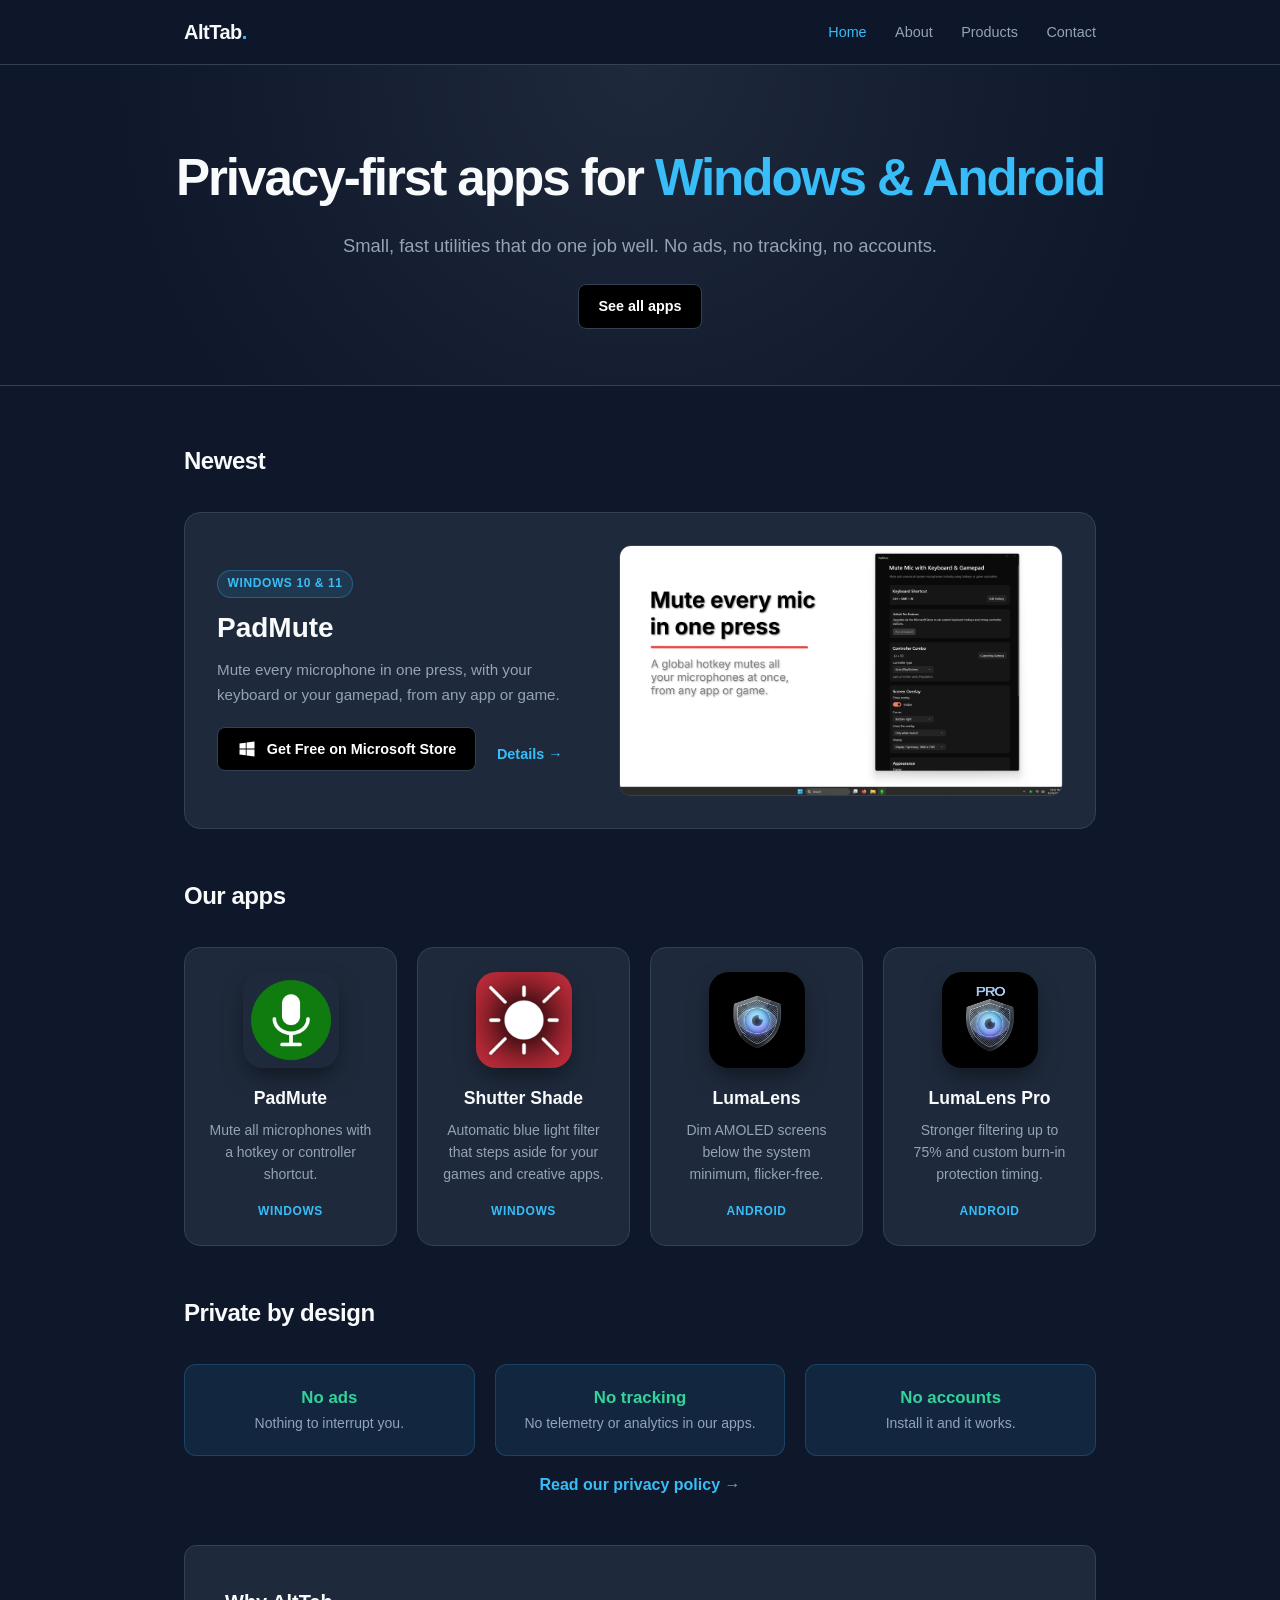
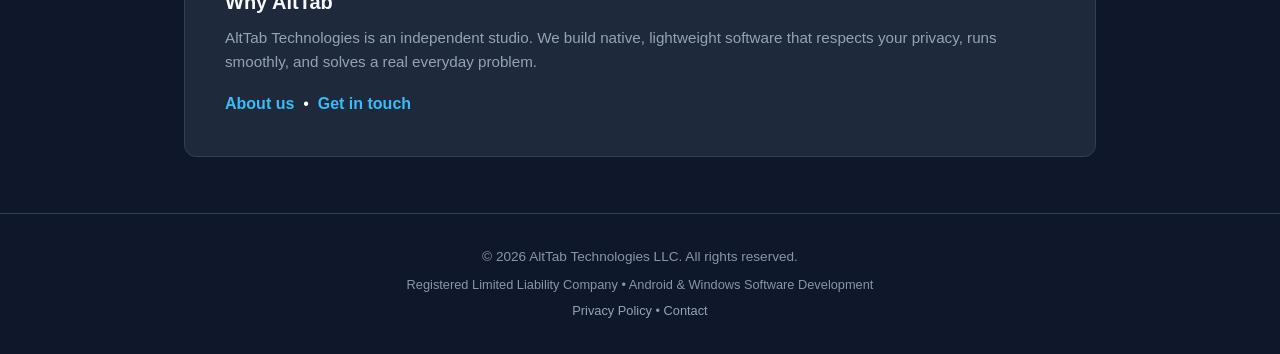
==== commit 2210c9eb: "feat: add padmute windows app and refactor website for better user experience" ====
--- a/index.html
+++ b/index.html
@@ -4,23 +4,25 @@
 <head>
     <meta charset="UTF-8">
     <meta name="viewport" content="width=device-width, initial-scale=1.0">
-    <title>AltTab Technologies LLC | Independent Software Development Studio</title>
+    <title>AltTab Technologies LLC | Privacy-First Apps for Windows &amp; Android</title>
     <meta name="description"
-        content="Independent software company focusing on high-performance Android applications and Windows desktop utilities.">
-    <Link rel="stylesheet" href="style.css">
-        
-    <meta property="og:title" content="AltTab Technologies LLC | Independent Software Development Studio">
+        content="AltTab Technologies builds privacy-first apps for Windows and Android: PadMute, Shutter Shade and LumaLens. No ads, no tracking, no accounts.">
+    <link rel="stylesheet" href="style.css">
+    <link rel="canonical" href="https://alttabtech.com/index.html">
+
+    <meta property="og:title" content="AltTab Technologies LLC | Privacy-First Apps for Windows &amp; Android">
     <meta property="og:description"
-        content="Independent software development studio focusing on private high-performance Android apps and Windows utilities.">
+        content="Privacy-first apps for Windows and Android: PadMute, Shutter Shade and LumaLens. No ads, no tracking, no accounts.">
     <meta property="og:type" content="website">
     <meta property="og:url" content="https://alttabtech.com/index.html">
+    <meta property="og:image" content="https://alttabtech.com/images/padmute/padmute-1.jpg">
 </head>
 
 <body>
 
     <header>
         <div class="nav-container">
-            <a href="#" class="brand-logo">AltTab<span>.</span></a>
+            <a href="index.html" class="brand-logo">AltTab<span>.</span></a>
             <nav class="nav-links">
                 <a href="index.html" class="active">Home</a>
                 <a href="about.html">About</a>
@@ -31,31 +33,109 @@
     </header>
 
     <section class="hero">
-        <h1 class="hero-title">AltTab <span>Technologies</span></h1>
-        <p class="hero-subtitle">Independent software studio focusing on high-performance Android applications and
-            Windows desktop utilities.</p>
+        <h1 class="hero-title">Privacy-first apps for <span>Windows &amp; Android</span></h1>
+        <p class="hero-subtitle">Small, fast utilities that do one job well. No ads, no tracking, no accounts.</p>
+        <a href="products.html" class="btn-playstore">See all apps</a>
     </section>
 
     <main>
+        <!-- Featured: PadMute -->
         <section class="section-header">
-            <h2 class="section-title">Welcome to AltTab Technologies</h2>
-            <p class="section-desc">We build precision utilities engineered for Android and Windows.</p>
+            <h2 class="section-title">Newest</h2>
         </section>
 
+        <div class="product-card featured">
+            <div class="product-info">
+                <span class="product-badge">Windows 10 &amp; 11</span>
+                <h3 class="product-title">PadMute</h3>
+                <p class="product-desc">
+                    Mute every microphone in one press, with your keyboard or your gamepad, from any app or game.
+                </p>
+                <a href="https://apps.microsoft.com/detail/9N3NML89KZHQ?hl=en-us&gl=US&ocid=pdpshare" target="_blank"
+                    class="btn-playstore" rel="noopener">
+                    <svg viewBox="0 0 24 24" style="fill: currentColor;">
+                        <path
+                            d="M3 5.5l7.5-1v7H3zM11.5 4.3L21 3v8.5h-9.5zM3 12.5h7.5v7L3 18.5zM11.5 12.5H21V21l-9.5-1.3z" />
+                    </svg>
+                    Get Free on Microsoft Store
+                </a>
+                <a href="padmute.html" class="card-link">Details &rarr;</a>
+            </div>
+            <div class="product-visual">
+                <img src="images/padmute/padmute-1.jpg"
+                    alt="PadMute settings window with the tagline Mute every mic in one press" class="featured-image">
+            </div>
+        </div>
+
+        <!-- App grid -->
+        <section class="section-header">
+            <h2 class="section-title">Our apps</h2>
+        </section>
+
+        <div class="app-grid">
+            <a href="padmute.html" class="app-card">
+                <img src="images/PadMute.png" alt="PadMute app icon">
+                <h3>PadMute</h3>
+                <p>Mute all microphones with a hotkey or controller shortcut.</p>
+                <span class="app-platform">Windows</span>
+            </a>
+            <a href="shuttershade.html" class="app-card">
+                <img src="images/ShutterShade.png" alt="Shutter Shade app icon">
+                <h3>Shutter Shade</h3>
+                <p>Automatic blue light filter that steps aside for your games and creative apps.</p>
+                <span class="app-platform">Windows</span>
+            </a>
+            <a href="lumalens.html" class="app-card">
+                <img src="images/LumaLens.png" alt="LumaLens app icon">
+                <h3>LumaLens</h3>
+                <p>Dim AMOLED screens below the system minimum, flicker-free.</p>
+                <span class="app-platform">Android</span>
+            </a>
+            <a href="lumalens.html" class="app-card">
+                <img src="images/LumaLensPRO.png" alt="LumaLens Pro app icon">
+                <h3>LumaLens Pro</h3>
+                <p>Stronger filtering up to 75% and custom burn-in protection timing.</p>
+                <span class="app-platform">Android</span>
+            </a>
+        </div>
+
+        <!-- Privacy strip -->
+        <section class="section-header">
+            <h2 class="section-title">Private by design</h2>
+        </section>
+
+        <div class="privacy-strip">
+            <div>
+                <strong>No ads</strong>
+                <p>Nothing to interrupt you.</p>
+            </div>
+            <div>
+                <strong>No tracking</strong>
+                <p>No telemetry or analytics in our apps.</p>
+            </div>
+            <div>
+                <strong>No accounts</strong>
+                <p>Install it and it works.</p>
+            </div>
+        </div>
+        <p class="strip-link"><a href="privacy.html">Read our privacy policy &rarr;</a></p>
+
+        <!-- Why AltTab -->
         <div class="contact-box" style="text-align: left;">
-            <h2>Engineering Modern Software Solutions</h2>
-            <p>Explore our flagship privacy-first applications designed to optimize screen health, manage battery life,
-                and provide advanced controls without bloat.</p>
-            <a href="products.html">Explore All Products</a>
+            <h2>Why AltTab</h2>
+            <p>AltTab Technologies is an independent studio. We build native, lightweight software that respects your
+                privacy, runs smoothly, and solves a real everyday problem.</p>
+            <a href="about.html">About us</a> &nbsp;&bull;&nbsp; <a href="contact.html">Get in touch</a>
         </div>
 
     </main>
 
     <footer>
         <p>&copy; 2026 AltTab Technologies LLC. All rights reserved.</p>
-        <p>Registered Limited Liability Company &bull; Android Software Development</p>
+        <p>Registered Limited Liability Company &bull; Android &amp; Windows Software Development</p>
+        <p><a href="privacy.html">Privacy Policy</a> &bull; <a href="contact.html">Contact</a></p>
     </footer>
 
 </body>
 
-</html>+</html>
--- a/style.css
+++ b/style.css
@@ -7,7 +7,7 @@
             --accent-green: #34d399;
             --text-main: #f8fafc;
             --text-muted: #94a3b8;
-            --text-subtle: #64748b;
+            --text-subtle: #8896ab;
         }
 
         * {
@@ -65,8 +65,24 @@
             transition: color 0.2s;
         }
 
-        .nav-links a:hover {
-            color: var(--accent-blue);
+        .nav-links a:hover,
+        .nav-links a.active {
+            color: var(--accent-blue);
+        }
+
+        @media (max-width: 480px) {
+            .nav-container {
+                flex-direction: column;
+                gap: 0.5rem;
+            }
+
+            .nav-links a:first-child {
+                margin-left: 0;
+            }
+
+            .nav-links a {
+                margin-left: 1rem;
+            }
         }
 
         /* Company Hero */
@@ -312,6 +328,230 @@
             font-size: 0.8rem;
         }
 
+        footer a {
+            color: var(--text-muted);
+            text-decoration: none;
+        }
+
+        footer a:hover {
+            color: var(--accent-blue);
+        }
+
+        .btn-disabled {
+            color: var(--text-muted);
+            cursor: default;
+        }
+
+        .btn-disabled:hover {
+            border-color: var(--border-color);
+            transform: none;
+            background-color: #000;
+        }
+
+        /* Screenshot gallery */
+        .gallery {
+            display: grid;
+            grid-template-columns: repeat(auto-fit, minmax(380px, 1fr));
+            gap: 1.25rem;
+            margin-bottom: 3rem;
+        }
+
+        .gallery img {
+            width: 100%;
+            height: auto;
+            display: block;
+            border: 1px solid var(--border-color);
+            border-radius: 0.75rem;
+        }
+
+        .gallery-phones {
+            grid-template-columns: repeat(auto-fit, minmax(200px, 1fr));
+        }
+
+        @media (max-width: 480px) {
+            .gallery {
+                grid-template-columns: 1fr;
+            }
+
+            .gallery-phones {
+                grid-template-columns: repeat(2, 1fr);
+            }
+        }
+
+        .compare-table {
+            width: 100%;
+            border-collapse: collapse;
+            margin-bottom: 3rem;
+            background-color: var(--surface-dark);
+            border: 1px solid var(--border-color);
+            border-radius: 0.75rem;
+            overflow: hidden;
+            font-size: 0.9rem;
+        }
+
+        .compare-table th,
+        .compare-table td {
+            padding: 0.75rem 1rem;
+            text-align: left;
+            border-bottom: 1px solid var(--border-color);
+        }
+
+        .compare-table th {
+            color: var(--text-main);
+        }
+
+        .compare-table td {
+            color: var(--text-muted);
+        }
+
+        .compare-table tr:last-child td {
+            border-bottom: none;
+        }
+
+        .card-link {
+            margin-left: 1rem;
+            color: var(--accent-blue);
+            font-size: 0.9rem;
+            font-weight: 600;
+            text-decoration: none;
+        }
+
+        .card-link:hover {
+            text-decoration: underline;
+        }
+
+        /* Home page */
+        .featured {
+            grid-template-columns: 1fr 1.2fr;
+        }
+
+        .featured-image {
+            width: 100%;
+            height: auto;
+            border-radius: 0.75rem;
+            border: 1px solid var(--border-color);
+        }
+
+        @media (max-width: 768px) {
+            .featured {
+                grid-template-columns: 1fr;
+            }
+        }
+
+        .app-grid {
+            display: grid;
+            grid-template-columns: repeat(auto-fit, minmax(210px, 1fr));
+            gap: 1.25rem;
+            margin-bottom: 3rem;
+        }
+
+        .app-card {
+            background-color: var(--surface-dark);
+            border: 1px solid var(--border-color);
+            border-radius: 1rem;
+            padding: 1.5rem;
+            text-align: center;
+            text-decoration: none;
+            color: var(--text-main);
+            display: flex;
+            flex-direction: column;
+            align-items: center;
+            transition: border-color 0.2s ease, transform 0.2s ease;
+        }
+
+        .app-card:hover {
+            border-color: rgba(56, 189, 248, 0.4);
+            transform: translateY(-2px);
+        }
+
+        .app-card img {
+            width: 96px;
+            height: 96px;
+            border-radius: 1.25rem;
+            box-shadow: 0 10px 25px -5px rgba(0, 0, 0, 0.5);
+            margin-bottom: 1rem;
+        }
+
+        .app-card h3 {
+            font-size: 1.1rem;
+            margin-bottom: 0.4rem;
+        }
+
+        .app-card p {
+            color: var(--text-muted);
+            font-size: 0.875rem;
+            margin-bottom: 1rem;
+            flex: 1;
+        }
+
+        .app-platform {
+            font-size: 0.75rem;
+            font-weight: 700;
+            text-transform: uppercase;
+            letter-spacing: 0.05em;
+            color: var(--accent-blue);
+        }
+
+        .privacy-strip {
+            display: grid;
+            grid-template-columns: repeat(auto-fit, minmax(200px, 1fr));
+            gap: 1.25rem;
+            text-align: center;
+        }
+
+        .privacy-strip div {
+            background-color: var(--surface-accent);
+            border: 1px solid rgba(56, 189, 248, 0.2);
+            border-radius: 0.75rem;
+            padding: 1.25rem;
+        }
+
+        .privacy-strip strong {
+            color: var(--accent-green);
+            font-size: 1.05rem;
+        }
+
+        .privacy-strip p {
+            color: var(--text-muted);
+            font-size: 0.875rem;
+        }
+
+        .strip-link {
+            text-align: center;
+            margin: 1rem 0 3rem;
+        }
+
+        .strip-link a {
+            color: var(--accent-blue);
+            font-weight: 600;
+            text-decoration: none;
+        }
+
+        .strip-link a:hover {
+            text-decoration: underline;
+        }
+
+        /* Legal / long-form pages */
+        .legal h2 {
+            font-size: 1.25rem;
+            margin: 2rem 0 0.5rem;
+        }
+
+        .legal p,
+        .legal li {
+            color: var(--text-muted);
+            font-size: 0.95rem;
+            margin-bottom: 0.75rem;
+        }
+
+        .legal ul {
+            padding-left: 1.5rem;
+        }
+
+        .legal a {
+            color: var(--accent-blue);
+        }
+
         /* Pro Accent Extensions */
         .pro-card {
             border-color: rgba(251, 191, 36, 0.3);
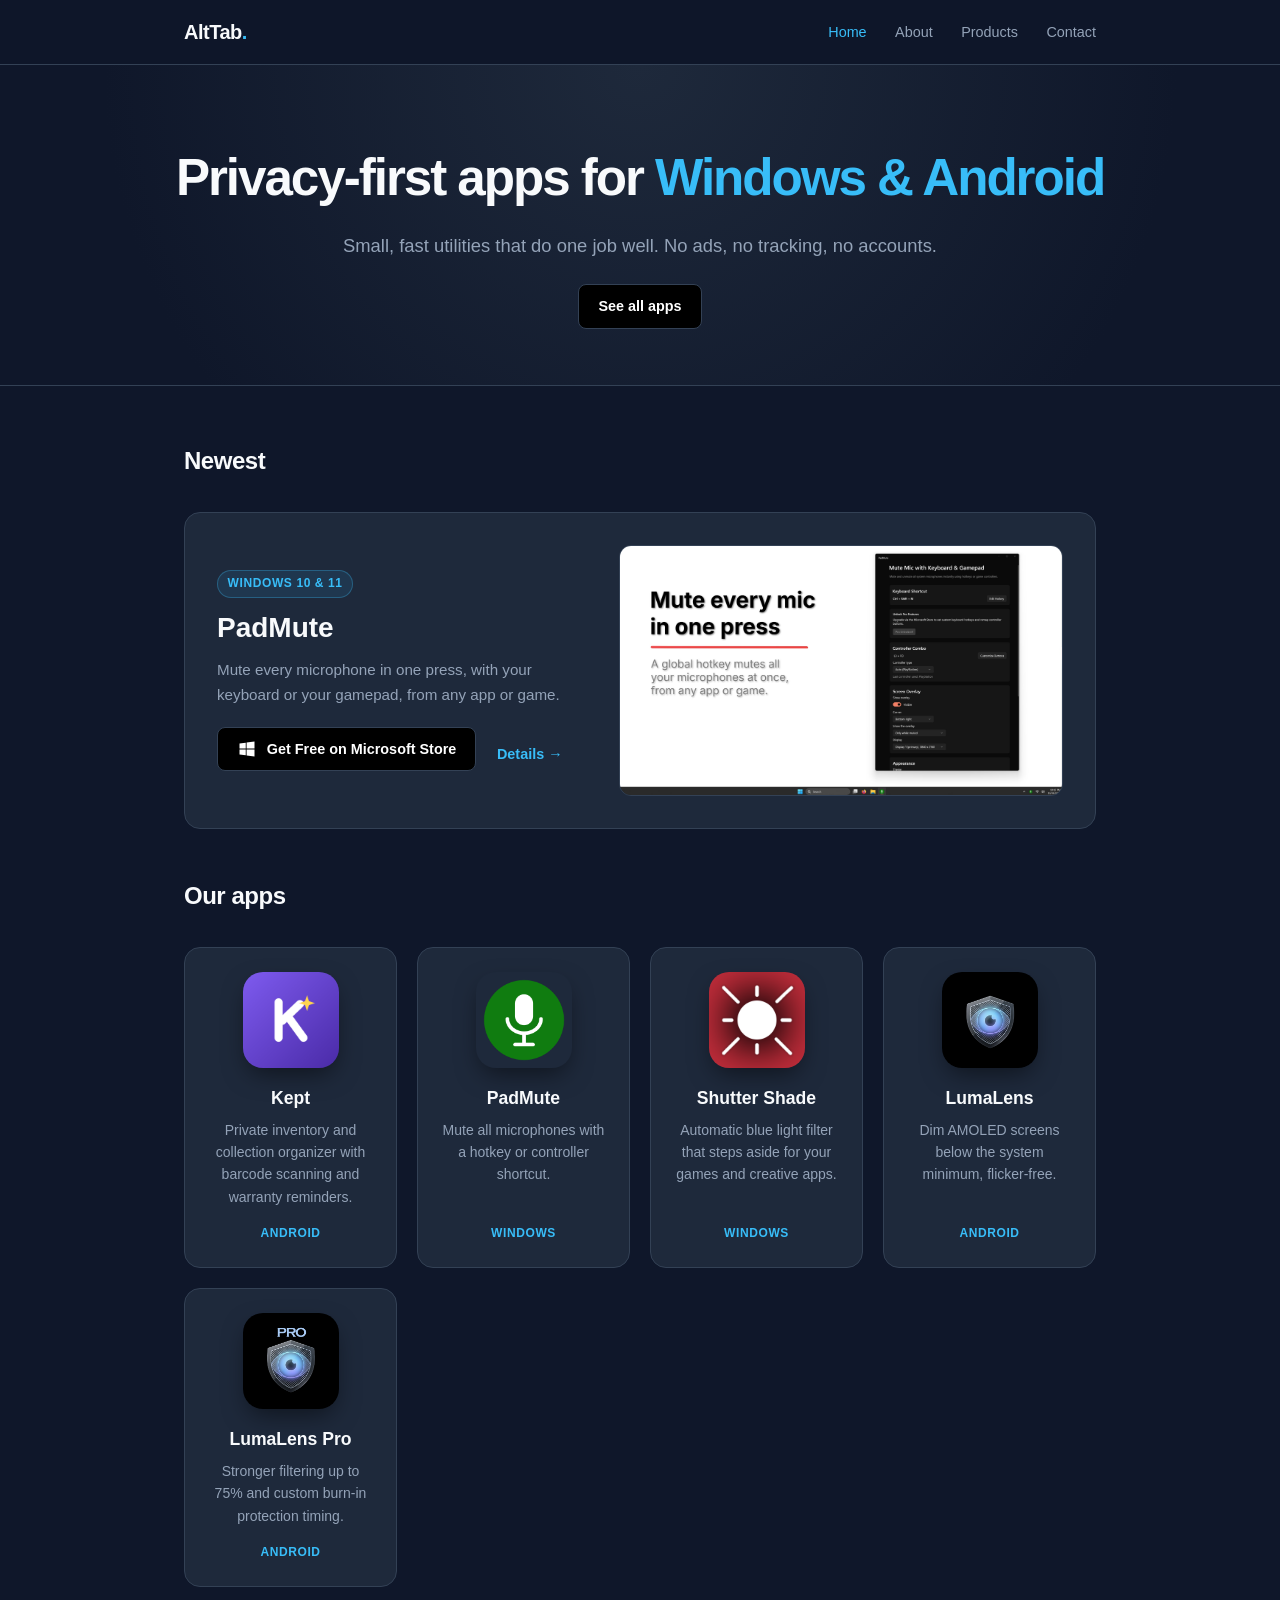
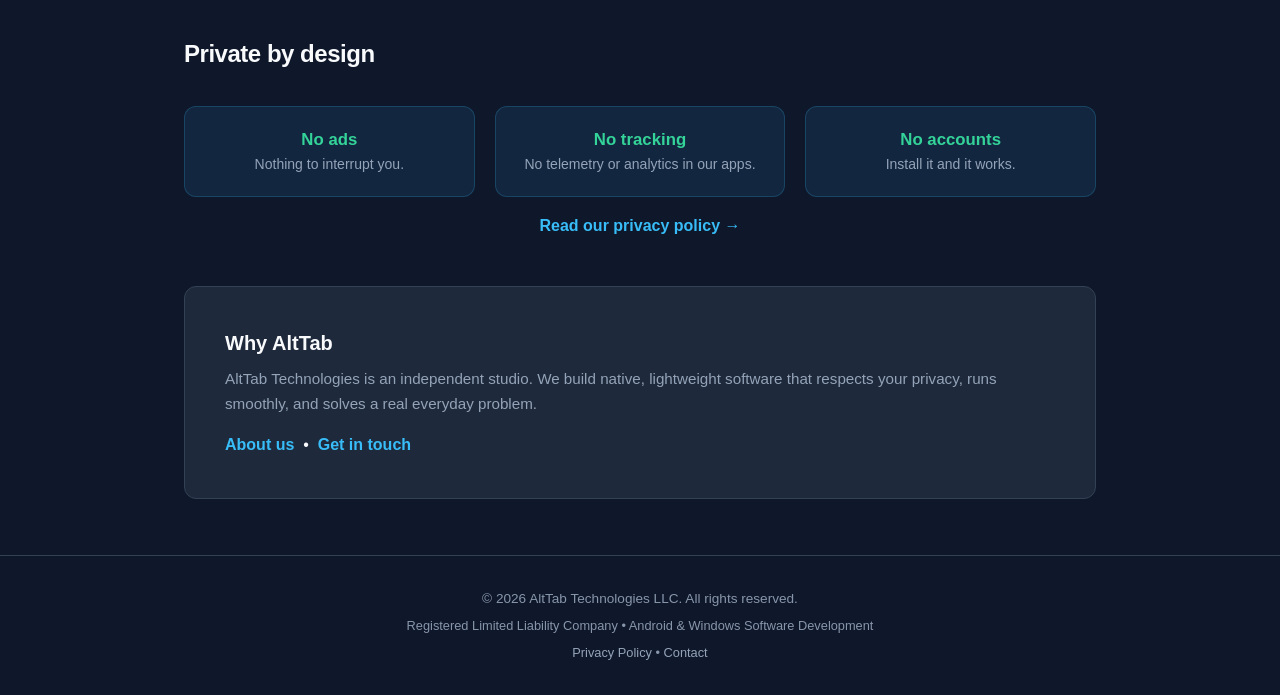
==== commit 2e8e9d98: "feat: add kept app page and list it across site" ====
--- a/index.html
+++ b/index.html
@@ -6,13 +6,13 @@
     <meta name="viewport" content="width=device-width, initial-scale=1.0">
     <title>AltTab Technologies LLC | Privacy-First Apps for Windows &amp; Android</title>
     <meta name="description"
-        content="AltTab Technologies builds privacy-first apps for Windows and Android: PadMute, Shutter Shade and LumaLens. No ads, no tracking, no accounts.">
+        content="AltTab Technologies builds privacy-first apps for Windows and Android: Kept, PadMute, Shutter Shade and LumaLens. No ads, no tracking, no accounts.">
     <link rel="stylesheet" href="style.css">
     <link rel="canonical" href="https://alttabtech.com/index.html">
 
     <meta property="og:title" content="AltTab Technologies LLC | Privacy-First Apps for Windows &amp; Android">
     <meta property="og:description"
-        content="Privacy-first apps for Windows and Android: PadMute, Shutter Shade and LumaLens. No ads, no tracking, no accounts.">
+        content="Privacy-first apps for Windows and Android: Kept, PadMute, Shutter Shade and LumaLens. No ads, no tracking, no accounts.">
     <meta property="og:type" content="website">
     <meta property="og:url" content="https://alttabtech.com/index.html">
     <meta property="og:image" content="https://alttabtech.com/images/padmute/padmute-1.jpg">
@@ -73,6 +73,12 @@
         </section>
 
         <div class="app-grid">
+            <a href="kept.html" class="app-card">
+                <img src="images/Kept.png" alt="Kept app icon">
+                <h3>Kept</h3>
+                <p>Private inventory and collection organizer with barcode scanning and warranty reminders.</p>
+                <span class="app-platform">Android</span>
+            </a>
             <a href="padmute.html" class="app-card">
                 <img src="images/PadMute.png" alt="PadMute app icon">
                 <h3>PadMute</h3>
